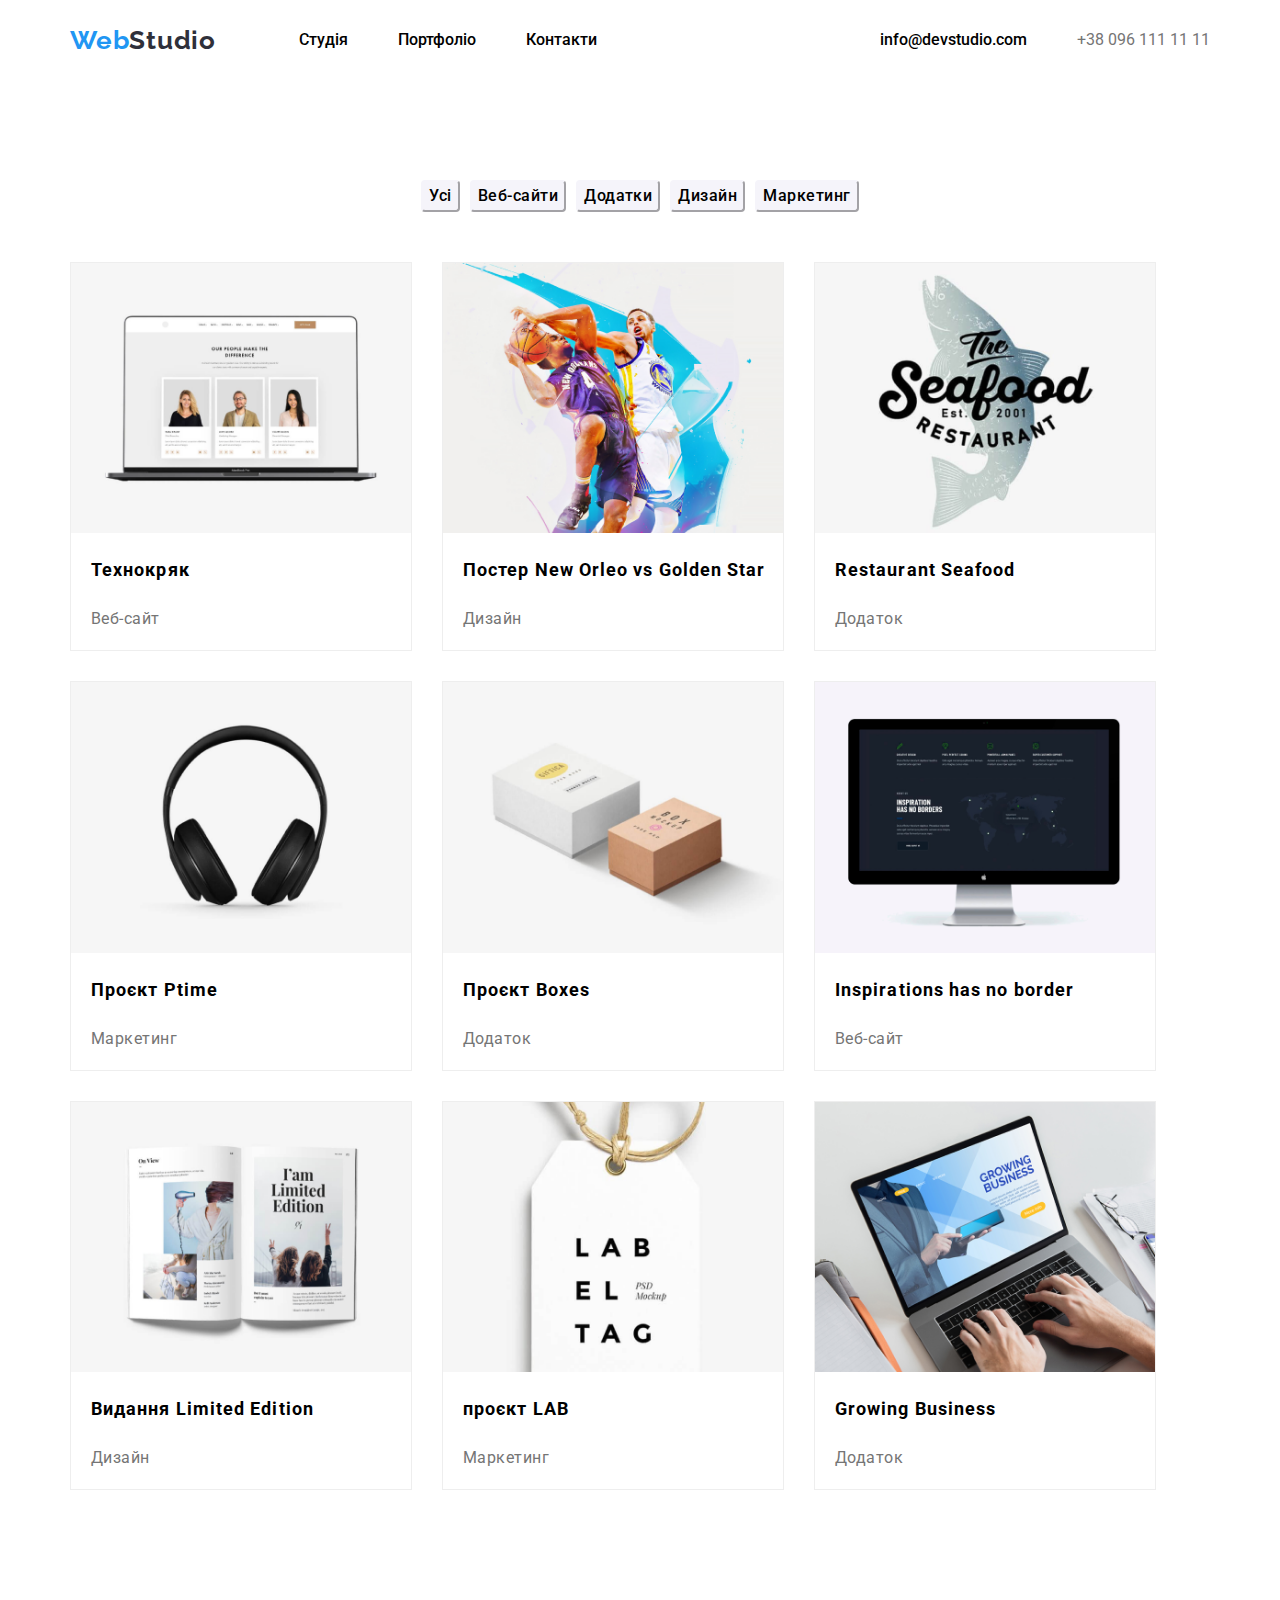
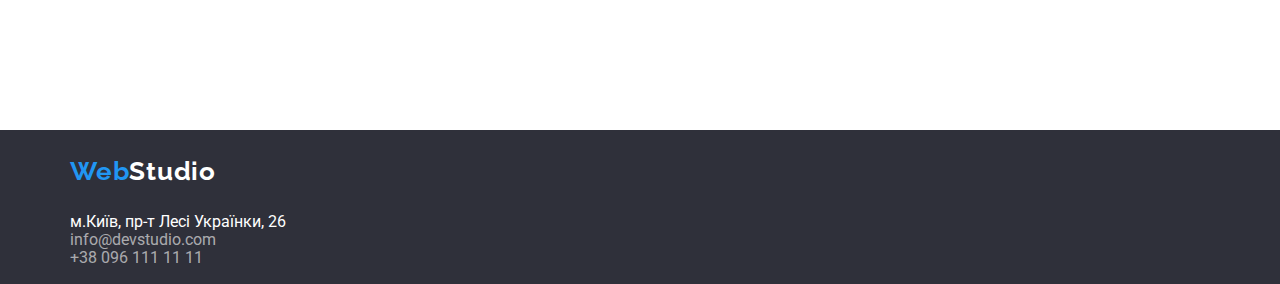
==== portfolio.html @ 53ab0017 "grids" ====
<!DOCTYPE html>
<html lang="en">

<head>
    <meta charset="UTF-8">
    <meta name="viewport" content="width=device-width, initial-scale=1.0">
    <title>Portfolio</title>
    <link rel="stylesheet" href="normalize.css">
    <link rel="stylesheet" href="style.css">
    <link
        href="https://fonts.googleapis.com/css2?family=Roboto:ital,wght@0,100;0,300;0,400;0,500;0,700;0,900;1,100;1,300;1,400;1,500;1,700;1,900&display=swap"
        rel="stylesheet">
    <link href="https://fonts.googleapis.com/css2?family=Raleway:ital,wght@0,100..900;1,100..900&display=swap"
        rel="stylesheet">
</head>

<body>
    <div class="container">
        <header>
            <a href="#" class="logo"><span class="logo-Web">Web</span>Studio</a>
            <ul class="nav-site-list">
                <li><a href="./index.html" class="nav-site">Студія</a></li>
                <li><a href="#" class="nav-site">Портфоліо</a></li>
                <li><a href="#" class="nav-site">Контакти</a></li>
            </ul>
            <ul class="nav-site-extra">
                <li><a href="#" class="nav-site">info@devstudio.com</a></li>
                <li class="phonenumber">+38 096 111 11 11</li>
            </ul>
        </header>
        <main class="main-portfolio">
            <ul class="nav-page">
                <button class="main-button">Усі</button>
                <button class="main-button">Веб-сайти</button>
                <button class="main-button">Додатки</button>
                <button class="main-button">Дизайн</button>
                <button class="main-button">Маркетинг</button>
            </ul>
            <ul class="main-img">
                <li class="item">
                    <img src="./img/3people.png" alt="3 people" width="340px">
                    <h2 class="nameofthings">Технокряк</h2>
                    <p class="wheretouse">Веб-сайт</p>
                </li>
                <li class="item">
                    <img src="./img/basketball.png" alt="Basketball" width="340px">
                    <h2 class="nameofthings">Постер New Orleo vs Golden Star</h2>
                    <p class="wheretouse">Дизайн</p>
                </li>
                <li class="item">
                    <img src="./img/restaurantlogo.png" alt="logo" width="340px">
                    <h2 class="nameofthings">Restaurant Seafood</h2>
                    <p class="wheretouse">Додаток</p>
                </li>
                <li class="item">
                    <img src="./img/headphones.png" alt="headphones" width="340px">
                    <h2 class="nameofthings">Проєкт Ptime</h2>
                    <p class="wheretouse">Маркетинг</p>
                </li>
                <li class="item">
                    <img src="./img/boxes.png" alt="boxes" width="340px">
                    <h2 class="nameofthings">Проєкт Boxes</h2>
                    <p class="wheretouse">Додаток</p>
                </li>
                <li class="item">
                    <img src="./img/monitor.png" alt="monitor" width="340px">
                    <h2 class="nameofthings">Inspirations has no border</h2>
                    <p class="wheretouse">Веб-сайт</p>
                </li>
                <li class="item">
                    <img src="./img/openbook.png" alt="openbook" width="340px">
                    <h2 class="nameofthings">Видання Limited Edition</h2>
                    <p class="wheretouse">Дизайн</p>
                </li>
                <li class="item">
                    <img src="./img/labeltag.png" alt="tag" width="340px">
                    <h2 class="nameofthings">проєкт LAB</h2>
                    <p class="wheretouse">Маркетинг</p>
                </li>
                <li class="item">
                    <img src="./img/laptop.png" alt="laptop" width="340px">
                    <h2 class="nameofthings">Growing Business</h2>
                    <p class="wheretouse">Додаток</p>
                </li>
            </ul>
        </main>
    </div>
    <footer>
        <div class="background-color">
            <div class="container">
                <h3 class="logo"><a href="#" class="logo-bottom"><span class="logo-Web">Web</span>Studio</a></h3>
                <ul>
                    <li class="bottom-adress">м.Київ, пр-т Лесі Українки, 26</li>
                    <li><a href="#" class="bottominfo">info@devstudio.com</a></li>
                    <li class="bottominfo">+38 096 111 11 11</li>
                </ul>
            </div>
        </div>
    </footer>
    </div>
</body>

</html>
---- style.css ----
:root {
    --brand-color: #2196F3;
    --royal-color: #2F303A;
}

.container {
    max-width: 1170px;
    padding: 0 15px;
    margin: 0 auto;
}

header {
    display: flex;
    align-items: center;
    height: 80px;
   justify-content: space-between;
}

.logo-Web {
    color: var(--brand-color);
    font-family: "Raleway";
}

.nav-site-list {
    display: flex;
    justify-content: space-around;
    gap: 50px;
    margin-right: 200px;
}

.nav-site-extra {
    display: flex;
    justify-content: flex-end;
    gap: 50px;
}

.list-services {
    display: flex;
    justify-content: space-around;
    padding-top: 50px;
}

.what-we-doing {
    padding-top: 30px;
    display: flex;
    justify-content: space-between;
}

.our-team {
    display: flex;
    justify-content: space-between;
}

.button {
    background-color: var(--brand-color)
}

.background-color {
    background-color: var(--royal-color)
}

.item-1 {
    color: #FFFFFF;
    text-transform: uppercase;
}

.nav-site {
    color: black;
    font-family: "Roboto";
    font-weight: 500;
}

.bottom-site {
    color: white;
}

body {
    font-family: "Roboto";
}

ul {
    list-style-type: none;
    padding-inline-start: 0px;
}

a {
    text-decoration: none;
    color: var(--royal-color)
}

.nav-site:hover{
    color: var(--brand-color)
}

.logo {
    font-size: 26px;
    font-weight: 700;
    line-height: 30.52px;
    letter-spacing: 0.03em;
    text-align: left;
    text-underline-position: from-font;
    text-decoration-skip-ink: none;
    font-family: "Raleway";
}

.logo-bottom {
    font-size: 26px;
    font-weight: 700;
    line-height: 30.52px;
    letter-spacing: 0.03em;
    text-align: left;
    text-underline-position: from-font;
    text-decoration-skip-ink: none;
    color: white;
    font-family: "Raleway";
}

footer {
    display: flex;
    flex-direction: column;
}
.main-portfolio{
    height: 1550px;
}
.item-1 {
    font-size: 44px;
    font-weight: 900;
    line-height: 60px;
    letter-spacing: 0.06em;
    text-align: center;
    text-underline-position: from-font;
    text-decoration-skip-ink: none;
    margin-block-end: 0px;
}
.phonenumber{
    color: #757575;
}
.button {
    font-size: 16px;
    font-weight: 700;
    line-height: 30px;
    letter-spacing: 0.06em;
    text-align: center;
    text-underline-position: from-font;
    text-decoration-skip-ink: none;
    color: white;
    width: 216px;
    height: 50px;
    border-radius: 4px;
    font-family: "Roboto";
}

.item-2 {
    font-size: 14px;
    font-weight: 700;
    line-height: 16.41px;
    letter-spacing: 0.03em;
    text-align: left;
    text-underline-position: from-font;
    text-decoration-skip-ink: none;
    text-transform: uppercase;
}
.main-section{
    height: 760px;
}
.small-info {
    font-size: 14px;
    font-weight: 400;
    line-height: 24px;
    letter-spacing: 0.03em;
    text-align: left;
    text-underline-position: from-font;
    text-decoration-skip-ink: none;
    color: #757575;
}
.title-ourteam{
    display: flex;
    justify-content: center;
    padding-top: 100px;
    padding-bottom: 25px;
}
.aboutus {
    font-size: 36px;
    font-weight: 700;
    line-height: 42.19px;
    letter-spacing: 0.03em;
    text-align: center;
    text-underline-position: from-font;
    text-decoration-skip-ink: none;
    padding-top: 50px;
}
.background-color-ourteam{
    background-color: #f5f4fa;
    width: 2000px;
    height: 648px;
}
.our-team{
    display: flex;
    align-items: center;
    justify-content: space-between;
}
.card-member{
    background-color: #FFFFFF;
}
.ourteam {
    font-size: 36px;
    font-weight: 700;
    line-height: 42.19px;
    letter-spacing: 0.03em;
    text-align: center;
    text-underline-position: from-font;
    text-decoration-skip-ink: none;
}

.names {
    font-size: 16px;
    font-weight: 500;
    line-height: 18.75px;
    letter-spacing: 0.03em;
    text-underline-position: from-font;
    text-decoration-skip-ink: none;
    text-align: center;
}

#proffession {
    font-size: 16px;
    font-weight: 400;
    line-height: 18.75px;
    letter-spacing: 0.03em;
    text-underline-position: from-font;
    text-decoration-skip-ink: none;
    text-align: center;
    color: #757575;
}

.bottominfo {
    color: #FFFFFF99;
}

.nameofthings {
    font-size: 18px;
    font-weight: 700;
    line-height: 36px;
    letter-spacing: 0.06em;
    text-align: left;
    text-underline-position: from-font;
    text-decoration-skip-ink: none;
    padding-left: 20px;
}

.wheretouse {
    font-size: 16px;
    font-weight: 400;
    line-height: 30px;
    letter-spacing: 0.03em;
    text-align: left;
    text-underline-position: from-font;
    text-decoration-skip-ink: none;
    color: #757575;
    padding-left: 20px;
}

.nav-page {
    display: flex;
    justify-content: center;
    gap:10px;
    margin-top: 100px;
    margin-bottom: 50px;
}

.button-services {
    display: flex;
    justify-content: center;
    align-self: center;
}
.main-title{
    width: 2000px;
    height: 600px;
}
.title{
    display: flex;
    justify-content: center;
    align-items: center;
    padding-top: 125px;
}
.main-button{
    background-color: #f5f4fa;
    border-color: #f5f4fa;
    border-radius: 4px;
    font-size: 16px;
    font-weight: 500;
    line-height: 26px;
    letter-spacing: 0.03em;
}
.main-button:hover{
    background-color: var(--brand-color);
    color: #FFFFFF;
}
.main-img{
    display: flex;
    flex-wrap: wrap;
    gap: 30px;
}
.item{
    flex-basis: calc(100% - 60px) / 3;
    border: 1px solid #EEEEEE;
}
.bottom-adress{
    color: #FFFFFF;
}
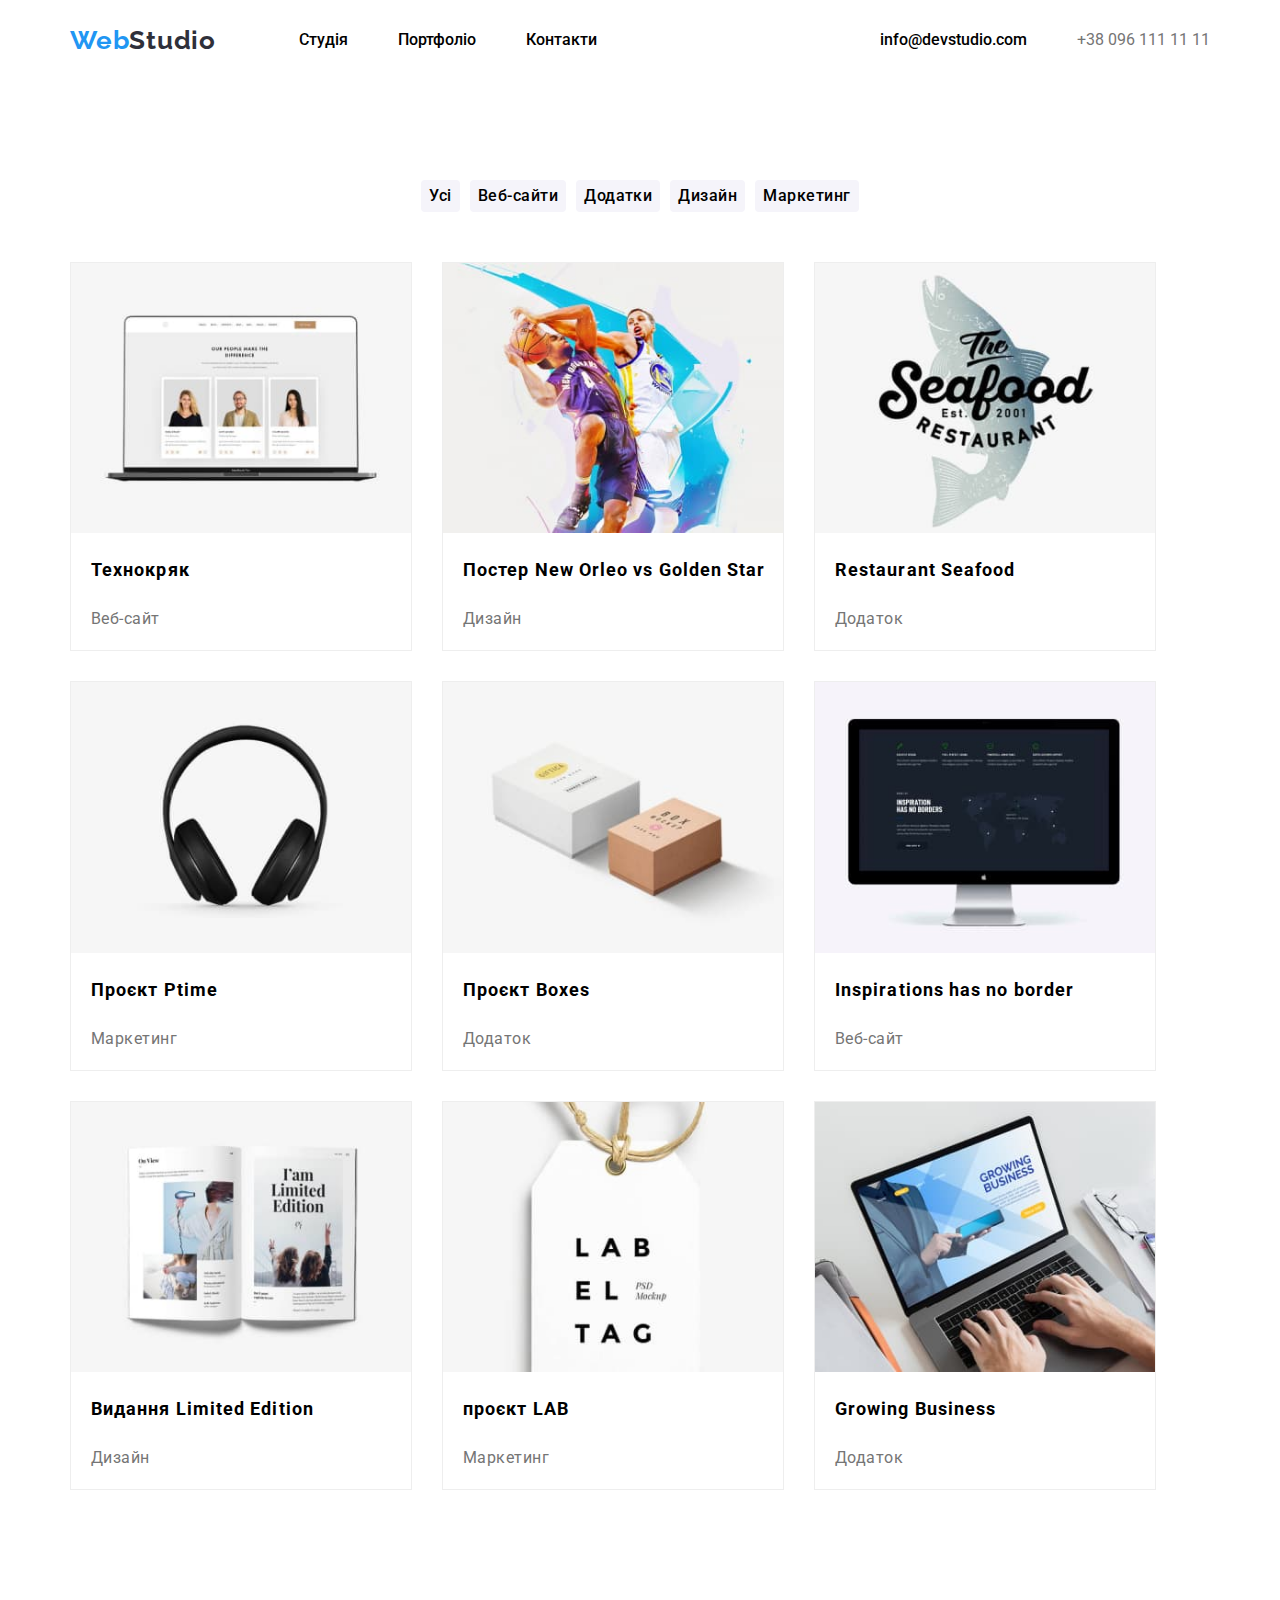
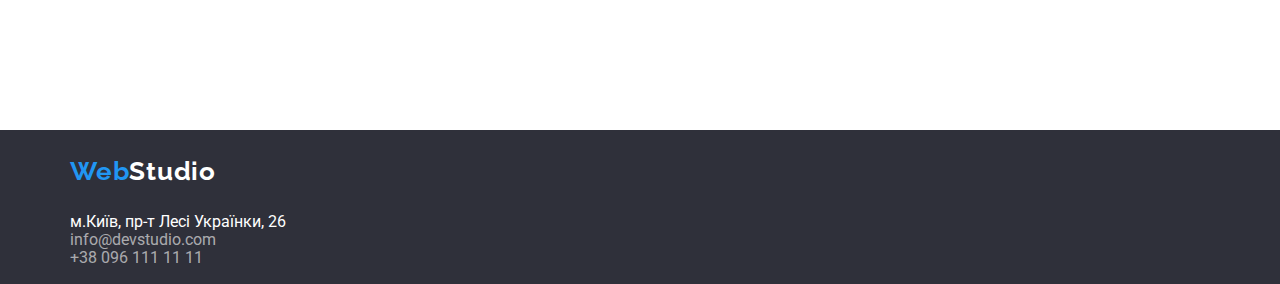
==== commit 3ea81f7a: "update images" ====
--- a/portfolio.html
+++ b/portfolio.html
@@ -38,47 +38,47 @@
             </ul>
             <ul class="main-img">
                 <li class="item">
-                    <img src="./img/3people.png" alt="3 people" width="340px">
+                    <img src="./img/3people.jpg" alt="3 people" width="340px">
                     <h2 class="nameofthings">Технокряк</h2>
                     <p class="wheretouse">Веб-сайт</p>
                 </li>
                 <li class="item">
-                    <img src="./img/basketball.png" alt="Basketball" width="340px">
+                    <img src="./img/basketball.jpg" alt="Basketball" width="340px">
                     <h2 class="nameofthings">Постер New Orleo vs Golden Star</h2>
                     <p class="wheretouse">Дизайн</p>
                 </li>
                 <li class="item">
-                    <img src="./img/restaurantlogo.png" alt="logo" width="340px">
+                    <img src="./img/restaurantlogo.jpg" alt="logo" width="340px">
                     <h2 class="nameofthings">Restaurant Seafood</h2>
                     <p class="wheretouse">Додаток</p>
                 </li>
                 <li class="item">
-                    <img src="./img/headphones.png" alt="headphones" width="340px">
+                    <img src="./img/headphones.jpg" alt="headphones" width="340px">
                     <h2 class="nameofthings">Проєкт Ptime</h2>
                     <p class="wheretouse">Маркетинг</p>
                 </li>
                 <li class="item">
-                    <img src="./img/boxes.png" alt="boxes" width="340px">
+                    <img src="./img/boxes.jpg" alt="boxes" width="340px">
                     <h2 class="nameofthings">Проєкт Boxes</h2>
                     <p class="wheretouse">Додаток</p>
                 </li>
                 <li class="item">
-                    <img src="./img/monitor.png" alt="monitor" width="340px">
+                    <img src="./img/monitor.jpg" alt="monitor" width="340px">
                     <h2 class="nameofthings">Inspirations has no border</h2>
                     <p class="wheretouse">Веб-сайт</p>
                 </li>
                 <li class="item">
-                    <img src="./img/openbook.png" alt="openbook" width="340px">
+                    <img src="./img/openbook.jpg" alt="openbook" width="340px">
                     <h2 class="nameofthings">Видання Limited Edition</h2>
                     <p class="wheretouse">Дизайн</p>
                 </li>
                 <li class="item">
-                    <img src="./img/labeltag.png" alt="tag" width="340px">
+                    <img src="./img/labeltag.jpg" alt="tag" width="340px">
                     <h2 class="nameofthings">проєкт LAB</h2>
                     <p class="wheretouse">Маркетинг</p>
                 </li>
                 <li class="item">
-                    <img src="./img/laptop.png" alt="laptop" width="340px">
+                    <img src="./img/laptop.jpg" alt="laptop" width="340px">
                     <h2 class="nameofthings">Growing Business</h2>
                     <p class="wheretouse">Додаток</p>
                 </li>
--- a/style.css
+++ b/style.css
@@ -37,9 +37,43 @@
 .list-services {
     display: flex;
     justify-content: space-around;
-    padding-top: 50px;
-}
-
+    flex-wrap: wrap;
+    gap: 20px;
+}
+.li-list-services{
+    width: 270px;
+    text-align: center;
+    pad: 20px;
+}
+.li-list-services::before{
+    content:"" ;
+    display: block;
+    width: 270px;
+    height: 120px;
+    background-size: contain;
+    background-position: center;
+    margin: 0 auto 10px;
+}
+.li-list-services:nth-child(1)::before{
+    background-image: url(./img/anthena.jpg);
+    background-repeat: no-repeat;
+    border-radius: 5px;
+}
+.li-list-services:nth-child(2)::before{
+    background-image: url(./img/clock.jpg);
+    background-repeat: no-repeat;
+    border-radius: 5px;
+}
+.li-list-services:nth-child(3)::before{
+    background-image: url(./img/graphics.jpg);
+    background-repeat: no-repeat;
+    border-radius: 5px;
+}
+.li-list-services:nth-child(4)::before{
+    background-image: url(./img/astronaut.jpg);
+    background-repeat: no-repeat;
+    border-radius: 5px;
+}
 .what-we-doing {
     padding-top: 30px;
     display: flex;
@@ -148,8 +182,8 @@
     height: 50px;
     border-radius: 4px;
     font-family: "Roboto";
-}
-
+    border: 1px solid transparent;
+}
 .item-2 {
     font-size: 14px;
     font-weight: 700;
@@ -191,7 +225,6 @@
 }
 .background-color-ourteam{
     background-color: #f5f4fa;
-    width: 2000px;
     height: 648px;
 }
 .our-team{
@@ -274,8 +307,10 @@
     align-self: center;
 }
 .main-title{
-    width: 2000px;
+    width:100%;
     height: 600px;
+    background-image: url(./img/peopleworking.jpg);
+    background-size: cover;
 }
 .title{
     display: flex;
@@ -285,16 +320,18 @@
 }
 .main-button{
     background-color: #f5f4fa;
-    border-color: #f5f4fa;
+    border-color: transparent;
     border-radius: 4px;
     font-size: 16px;
     font-weight: 500;
     line-height: 26px;
     letter-spacing: 0.03em;
+   
 }
 .main-button:hover{
     background-color: var(--brand-color);
     color: #FFFFFF;
+    box-shadow: 0px 4px 0.1px 0.1px rgba(0, 0, 0, 0.1);
 }
 .main-img{
     display: flex;
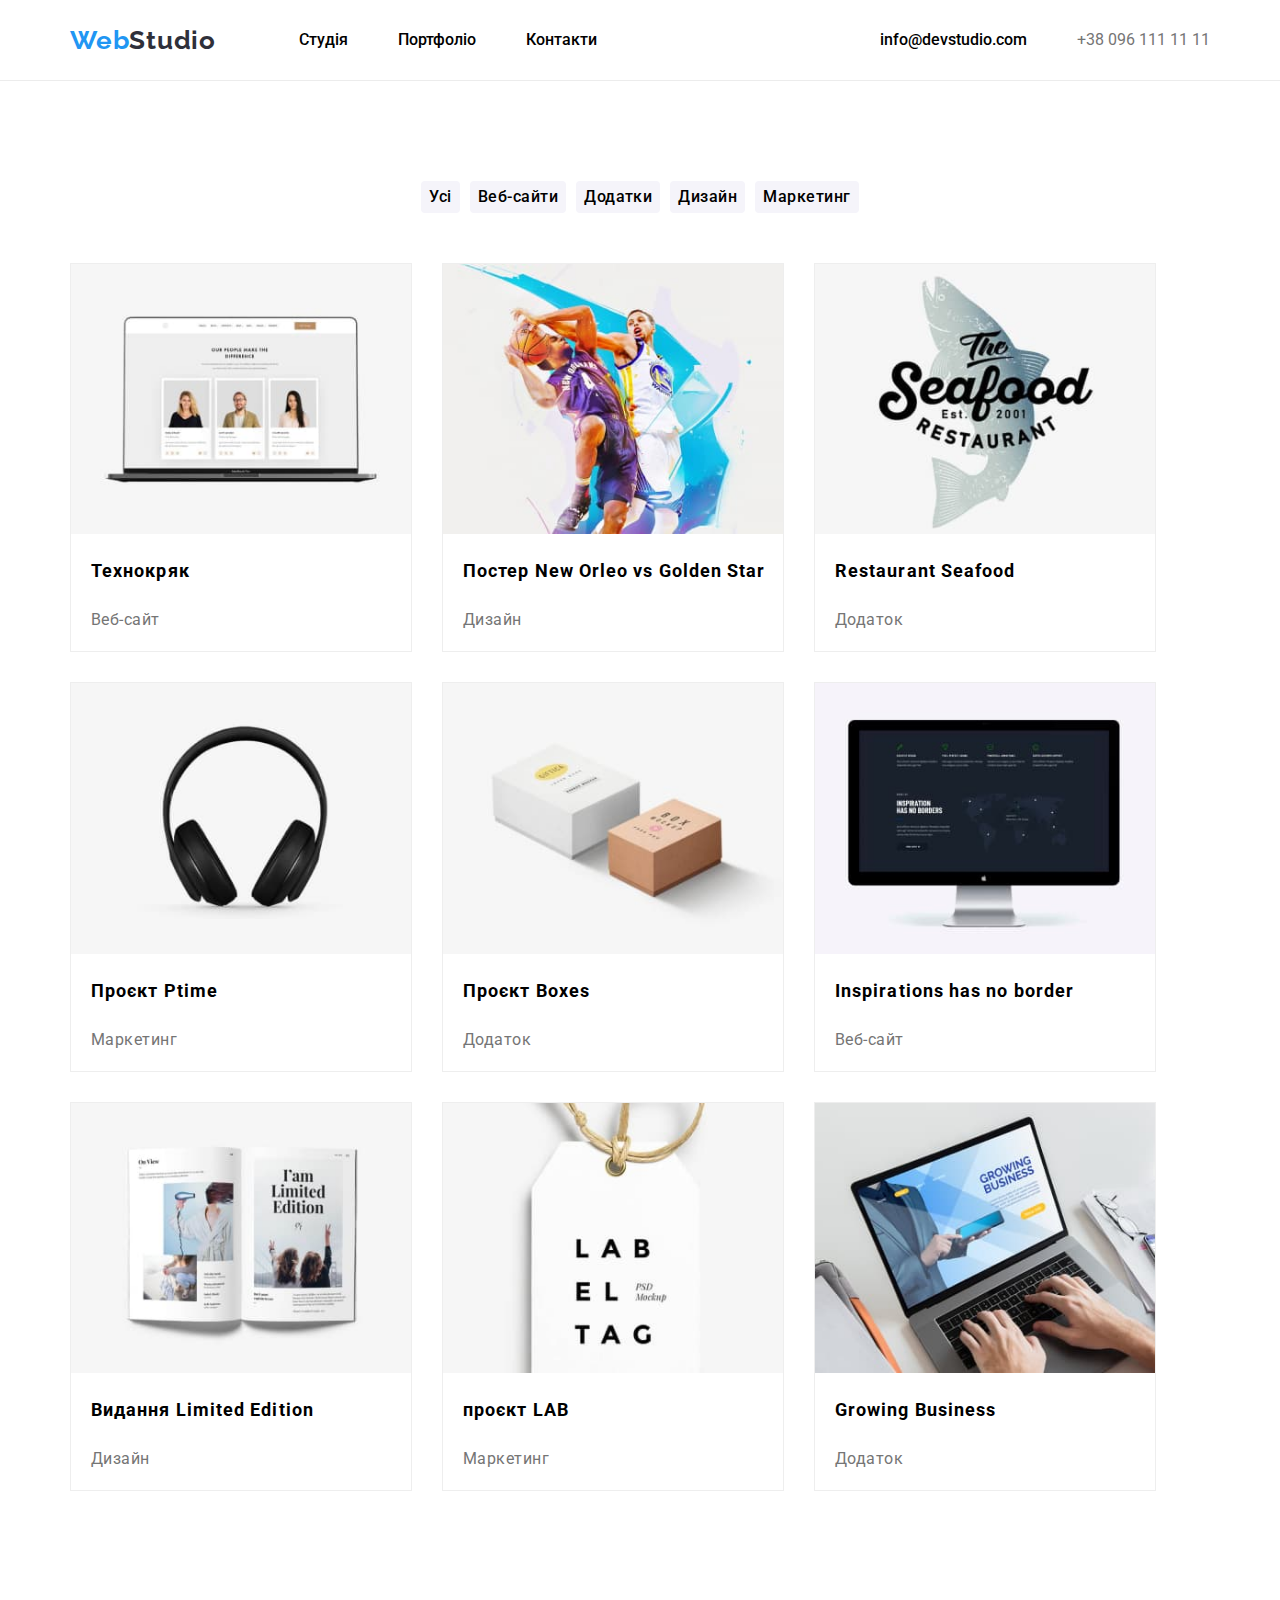
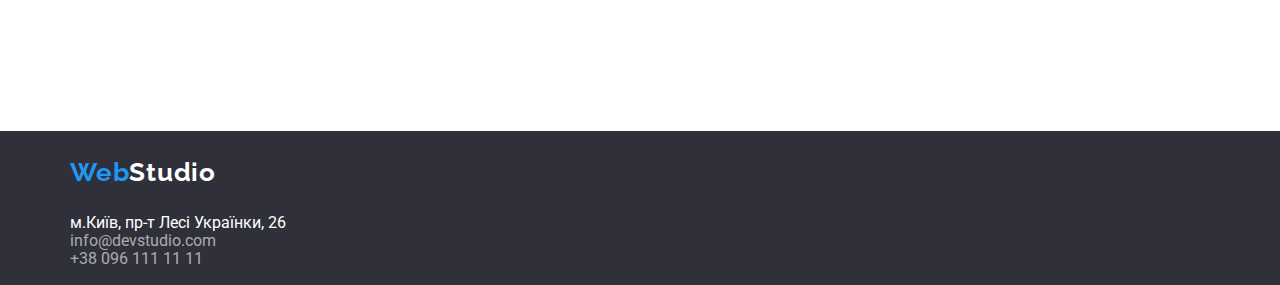
==== commit b0b96d70: "update images" ====
--- a/portfolio.html
+++ b/portfolio.html
@@ -28,7 +28,12 @@
                 <li class="phonenumber">+38 096 111 11 11</li>
             </ul>
         </header>
-        <main class="main-portfolio">
+    </div>
+    <div class="underline">
+        
+    </div>
+    <main class="main-portfolio">
+        <div class="container">   
             <ul class="nav-page">
                 <button class="main-button">Усі</button>
                 <button class="main-button">Веб-сайти</button>
@@ -83,8 +88,8 @@
                     <p class="wheretouse">Додаток</p>
                 </li>
             </ul>
-        </main>
-    </div>
+        </div>
+    </main>
     <footer>
         <div class="background-color">
             <div class="container">
--- a/style.css
+++ b/style.css
@@ -79,7 +79,9 @@
     display: flex;
     justify-content: space-between;
 }
-
+.underline{
+    border-bottom: 1px solid #ECECEC;   
+}
 .our-team {
     display: flex;
     justify-content: space-between;
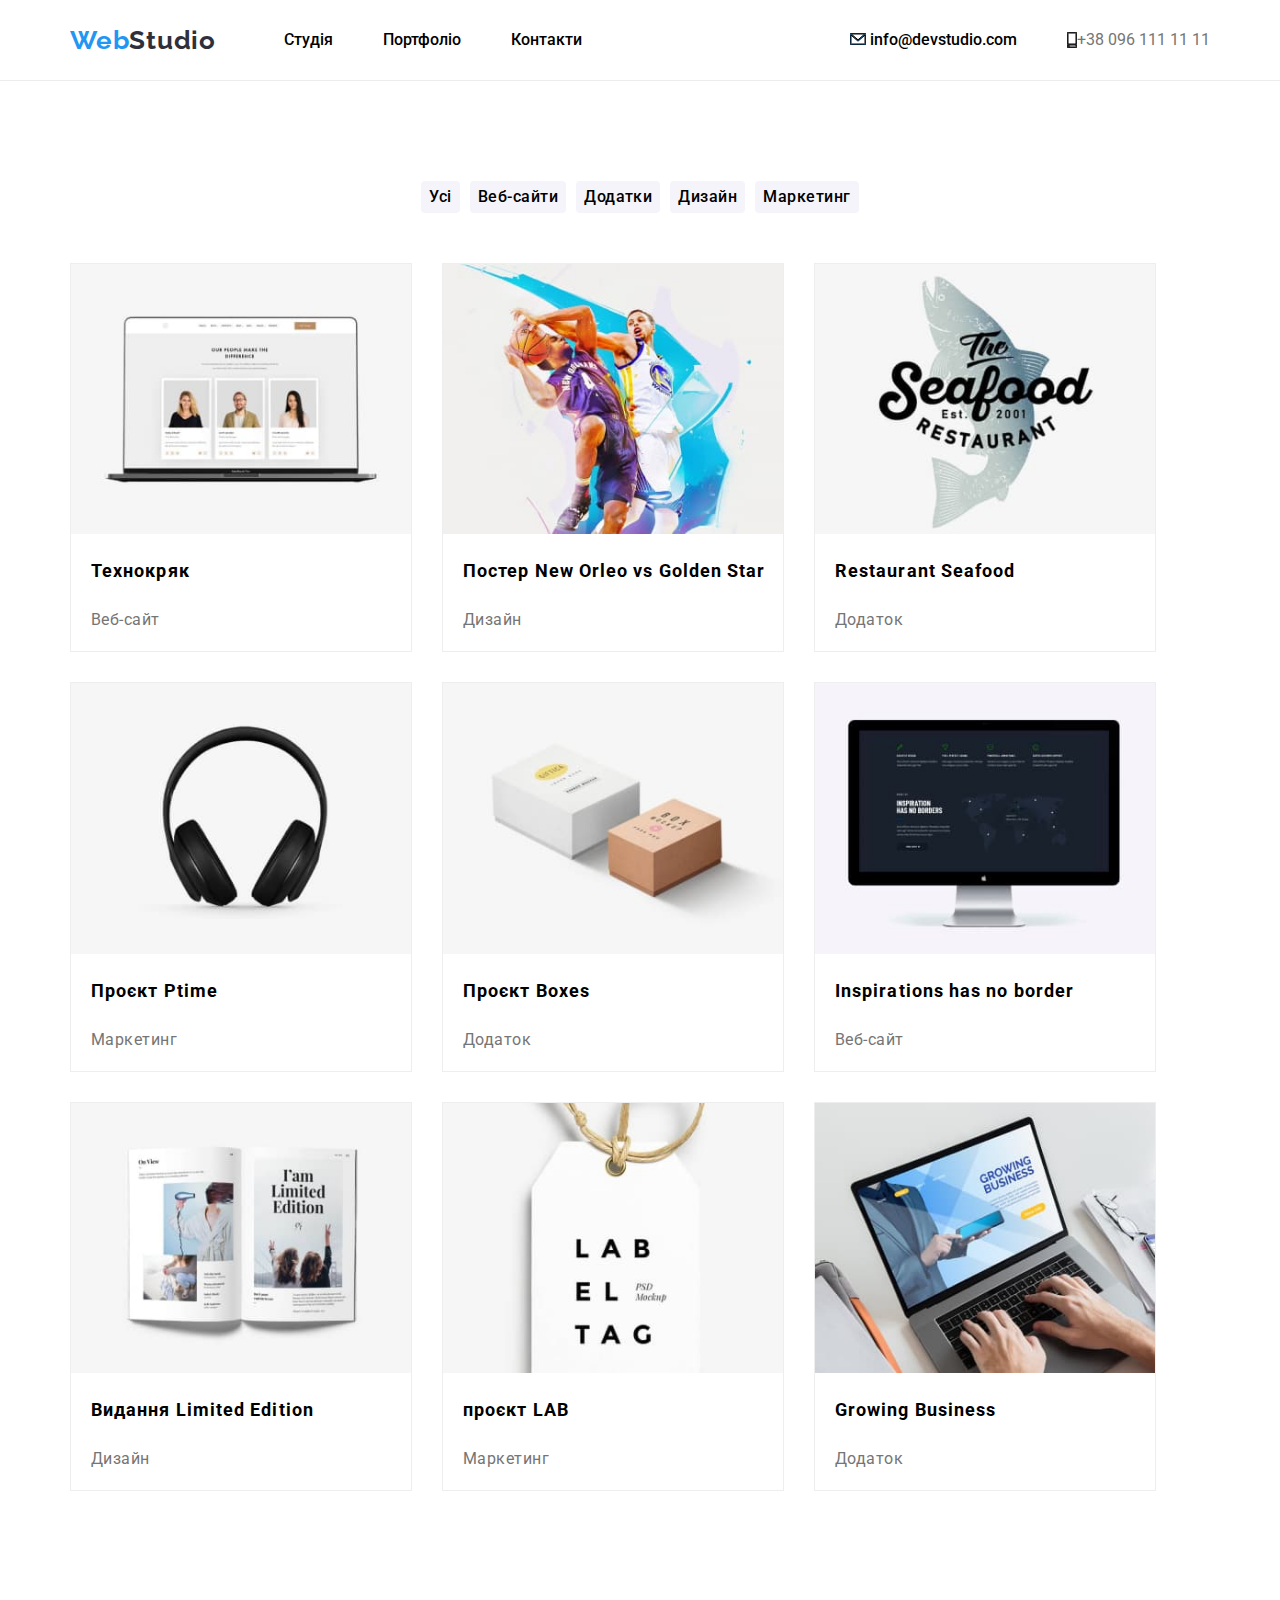
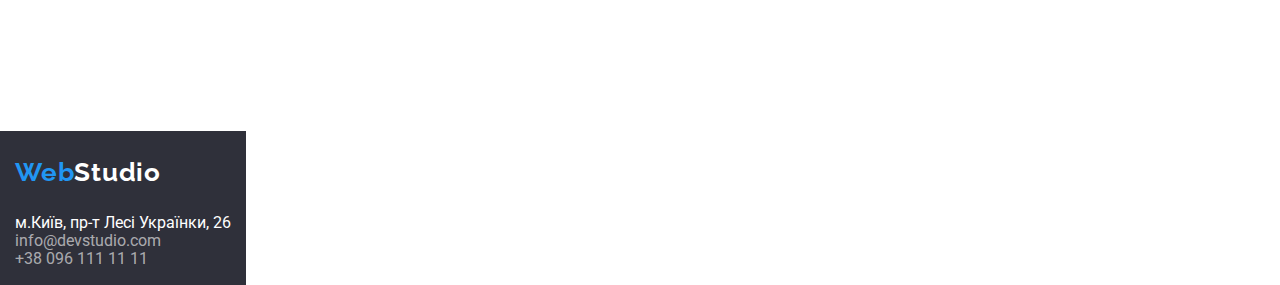
==== commit 3d635434: "svg" ====
--- a/portfolio.html
+++ b/portfolio.html
@@ -19,18 +19,28 @@
         <header>
             <a href="#" class="logo"><span class="logo-Web">Web</span>Studio</a>
             <ul class="nav-site-list">
-                <li><a href="./index.html" class="nav-site">Студія</a></li>
-                <li><a href="#" class="nav-site">Портфоліо</a></li>
-                <li><a href="#" class="nav-site">Контакти</a></li>
+                <li class="nav-site"><a href="./index.html" class="nav-site">Студія</a></li>
+                <li class="nav-site"><a href="./portfolio.html" class="nav-site">Портфоліо</a></li>
+                <li class="nav-site"><a href="#" class="nav-site">Контакти</a></li>
             </ul>
             <ul class="nav-site-extra">
-                <li><a href="#" class="nav-site">info@devstudio.com</a></li>
-                <li class="phonenumber">+38 096 111 11 11</li>
+                <li>
+                    <svg width="16px" height="12px" class="svg-email">
+                        <use href="./symbols.svg#email"></use>
+                    </svg>
+                    <a href="#" class="nav-site">info@devstudio.com</a>
+                </li>
+                <li class="phonenumber">
+                    <svg width="10px" height="16px" class="svg-phone">
+                        <use href="./symbols.svg#phone"></use>
+                    </svg>
+                    <p>+38 096 111 11 11</p>
+                </li>
             </ul>
         </header>
     </div>
     <div class="underline">
-        
+
     </div>
     <main class="main-portfolio">
         <div class="container">   
@@ -43,7 +53,7 @@
             </ul>
             <ul class="main-img">
                 <li class="item">
-                    <img src="./img/3people.jpg" alt="3 people" width="340px">
+                    <img src="./img/threepeople.jpg" alt="3 people" width="340px">
                     <h2 class="nameofthings">Технокряк</h2>
                     <p class="wheretouse">Веб-сайт</p>
                 </li>
--- a/style.css
+++ b/style.css
@@ -31,9 +31,15 @@
 .nav-site-extra {
     display: flex;
     justify-content: flex-end;
+    align-items: center;
     gap: 50px;
 }
-
+.svg-email,.svg-phone{
+    stroke: black;
+}
+.svg-email:hover{
+    stroke: rgba(33, 150, 243, 1);;
+}
 .list-services {
     display: flex;
     justify-content: space-around;
@@ -152,8 +158,24 @@
 }
 
 footer {
-    display: flex;
-    flex-direction: column;
+    display: flex; 
+    gap: 75px;
+    align-items: center;
+}
+
+.title-footer-svg{
+    font-family: "Roboto";
+        font-weight: 700;
+        font-size: 14px;
+        line-height: 100%;
+        letter-spacing: 3%;
+        text-transform: uppercase;
+        color: #FFFFFF;
+}
+.list-svg-footer{
+    display: flex;
+    gap: 15px;
+    align-items: center;
 }
 .main-portfolio{
     height: 1550px;
@@ -170,6 +192,9 @@
 }
 .phonenumber{
     color: #757575;
+    display: flex;
+    justify-content: space-between;
+    align-items: center;
 }
 .button {
     font-size: 16px;
@@ -212,7 +237,7 @@
 .title-ourteam{
     display: flex;
     justify-content: center;
-    padding-top: 100px;
+    padding-top: 40px;
     padding-bottom: 25px;
 }
 .aboutus {
@@ -236,6 +261,60 @@
 }
 .card-member{
     background-color: #FFFFFF;
+    height: 428px;
+}
+.div-svg{
+    display: flex;
+    justify-content: space-evenly;
+    align-items: center;
+    padding-top: 20px;
+}
+.svg-wrapper{
+    width: 44px;
+    height: 44px;
+    display: flex;
+    justify-content: center;
+    padding-top: 10px;
+}
+.svg-wrapper:hover{
+    border-radius: 50%;
+    background-color: #2196F3;
+}
+.svg-profile-icon{
+    stroke: rgba(175, 177, 184, 1);;  
+}
+.clients{
+    height: 370px;
+}
+.title-clients{
+    font-family: "Roboto";
+        font-weight: 700;
+        font-size: 36px;
+        line-height: 100%;
+        letter-spacing: 3%;
+        text-align: center;
+        padding-top: 50px;
+}
+.list-clients{
+    display: flex;
+    justify-content: space-between;
+    padding-top: 30px;
+}
+.li-list-clients{
+    width: 170px;
+    height: 92px;
+    border: 1px solid rgba(175, 177, 184, 1);
+    border-radius: 7%;
+    display: flex;
+    align-items: center;
+    justify-content: center;
+}
+.li-list-clients:hover{
+    border: 1px solid rgba(33, 150, 243, 1);
+}
+
+.svg-client{
+    fill: #757575;
 }
 .ourteam {
     font-size: 36px;
@@ -311,8 +390,12 @@
 .main-title{
     width:100%;
     height: 600px;
-    background-image: url(./img/peopleworking.jpg);
-    background-size: cover;
+    background-image: linear-gradient(to right, 
+    rgba(47, 48, 58, 0.4),
+    rgba(47, 48, 58, 0.4)
+    ),
+    url(./img/peopleworking.jpg);
+    background-repeat: no-repeat;
 }
 .title{
     display: flex;
@@ -346,4 +429,7 @@
 }
 .bottom-adress{
     color: #FFFFFF;
+}
+.svg-footer{
+    width: 44px;
 }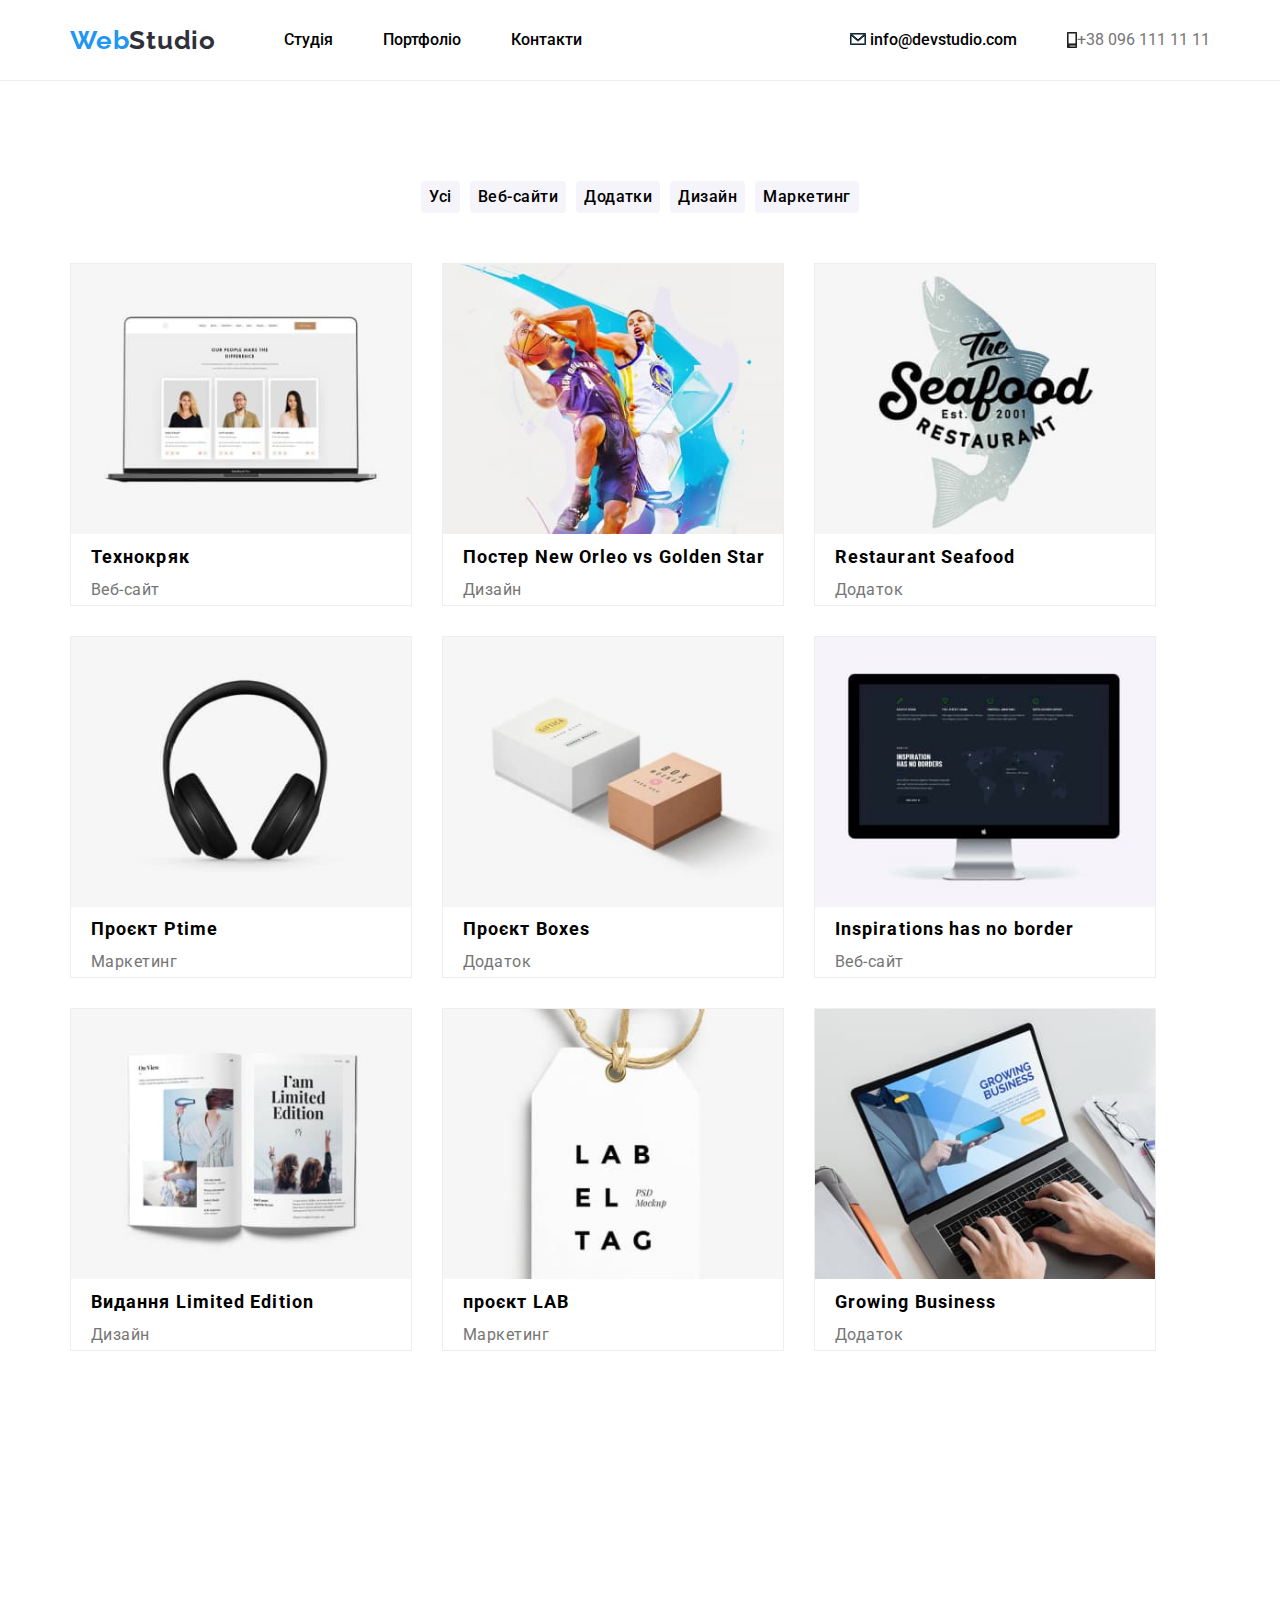
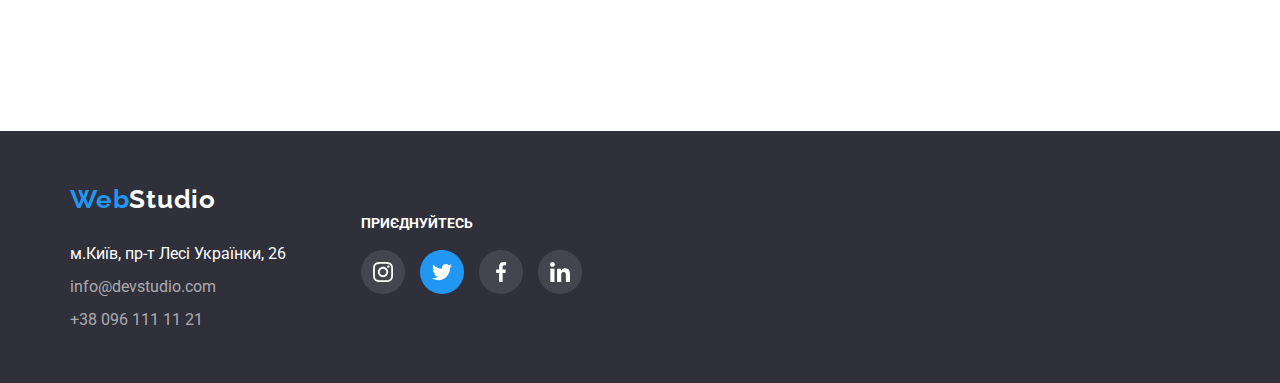
==== commit 8c68ffc4: "position" ====
--- a/portfolio.html
+++ b/portfolio.html
@@ -100,19 +100,47 @@
             </ul>
         </div>
     </main>
-    <footer>
-        <div class="background-color">
-            <div class="container">
-                <h3 class="logo"><a href="#" class="logo-bottom"><span class="logo-Web">Web</span>Studio</a></h3>
-                <ul>
-                    <li class="bottom-adress">м.Київ, пр-т Лесі Українки, 26</li>
-                    <li><a href="#" class="bottominfo">info@devstudio.com</a></li>
-                    <li class="bottominfo">+38 096 111 11 11</li>
-                </ul>
-            </div>
-        </div>
-    </footer>
     </div>
+    <div class="background-color">
+        <section class="container">
+            <footer>
+                <div class="footer-div">
+                    <h4 class="logo"><a href="#" class="logo-bottom"><span class="logo-Web">Web</span>Studio</a></h4>
+                    <ul class="list-footer">
+                        <li class="bottom-site">м.Київ, пр-т Лесі Українки, 26</li>
+                        <li class="bottom-site"><a href="#" class="bottominfo">info@devstudio.com</a></li>
+                        <li class="bottominfo" class="bottom-site">+38 096 111 11 21</li>
+                    </ul>
+                </div>
+                <div>
+                    <p class="title-footer-svg">Приєднуйтесь</p>
+                    <ul class="list-svg-footer">
+                        <li class="svg-footer">
+                            <svg width="44px" height="44px">
+                                <use href="./symbols.svg#insta" width="44px" height="44px"></use>
+                            </svg>
+                        </li>
+                        <li class="svg-footer">
+                            <svg width="44px" height="44px">
+                                <use href="./symbols.svg#twitt" width="44px" height="44px"></use>
+                            </svg>
+                        </li>
+                        <li class="svg-footer">
+                            <svg width="44px" height="44px">
+                                <use href="./symbols.svg#face" width="44px" height="44px"></use>
+                            </svg>
+                        </li>
+                        <li class="svg-footer">
+                            <svg width="44px" height="44px">
+                                <use href="./symbols.svg#link" width="44px" height="44px"></use>
+                            </svg>
+                        </li>
+                    </ul>
+                </div>
+            </footer>
+        </section>
+    </div>
+    
 </body>
 
 </html>--- a/style.css
+++ b/style.css
@@ -2,7 +2,10 @@
     --brand-color: #2196F3;
     --royal-color: #2F303A;
 }
-
+*{
+    margin-block-start: 0;
+    margin-block-end: 0;
+}
 .container {
     max-width: 1170px;
     padding: 0 15px;
@@ -45,6 +48,7 @@
     justify-content: space-around;
     flex-wrap: wrap;
     gap: 20px;
+    padding-top: 100px;
 }
 .li-list-services{
     width: 270px;
@@ -161,8 +165,19 @@
     display: flex; 
     gap: 75px;
     align-items: center;
-}
-
+    height: 252px;
+    
+}
+.footer-div{
+    display: flex;
+    flex-direction: column;
+    gap: 30px;
+}
+.list-footer{
+    display: flex;
+    flex-direction: column;
+    gap: 15px;
+}
 .title-footer-svg{
     font-family: "Roboto";
         font-weight: 700;
@@ -171,6 +186,7 @@
         letter-spacing: 3%;
         text-transform: uppercase;
         color: #FFFFFF;
+        margin-bottom: 20px;
 }
 .list-svg-footer{
     display: flex;
@@ -396,6 +412,7 @@
     ),
     url(./img/peopleworking.jpg);
     background-repeat: no-repeat;
+    background-size: cover;
 }
 .title{
     display: flex;
@@ -413,6 +430,31 @@
     letter-spacing: 0.03em;
    
 }
+.div-what-we-doing{
+    position: relative;
+    width: 370px;
+    height: 294px;
+}
+/* .img-what-we-doing{
+    position: relative;
+    z-index: 1;
+} */
+.title-what-we-doing{
+    position: absolute;
+    bottom: 0;
+    left: 0%;
+    z-index: 2;
+    font-family: "Roboto";
+    font-weight: 700;
+    font-size: 14px;
+    text-transform: uppercase;
+    color: #FFFFFF;
+    text-align: center;
+    padding-top: 25px;
+    width: 370px;
+    height: 70px;
+    background-color: rgba(47, 48, 58, 0.8);
+}
 .main-button:hover{
     background-color: var(--brand-color);
     color: #FFFFFF;
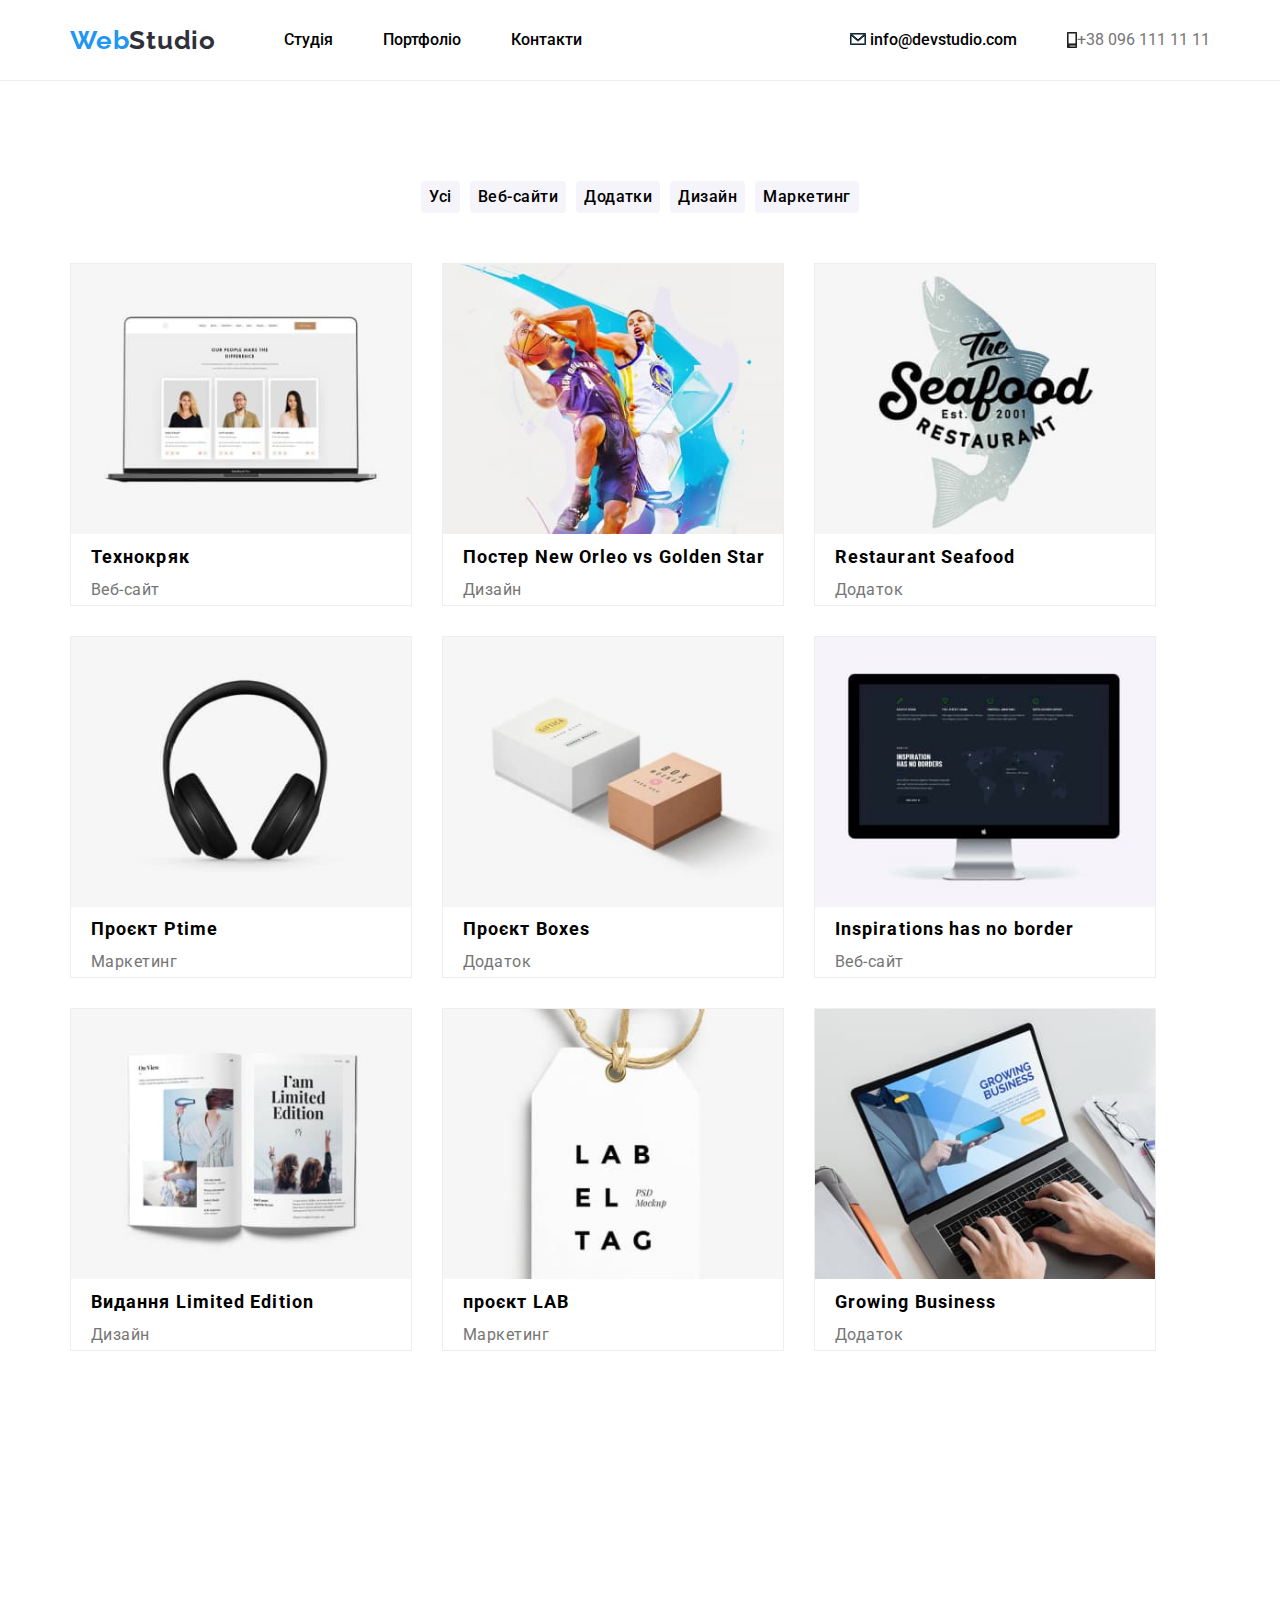
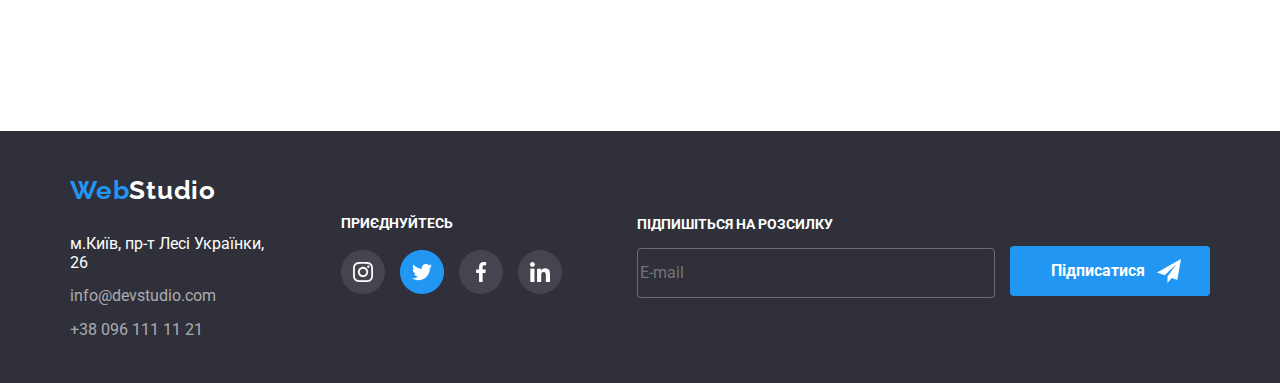
==== commit b4013400: "modal-window" ====
--- a/portfolio.html
+++ b/portfolio.html
@@ -137,6 +137,16 @@
                         </li>
                     </ul>
                 </div>
+                <div class="form-div-footer">
+                    <form class="form-footer">
+                        <label class="title-form-footer">ПІДПИШІТЬСЯ НА РОЗСИЛКУ</label>
+                        <input type="text" placeholder="E-mail" class="input-form-footer">
+                    </form>
+                    <button class="btn-sub-footer">Підписатися</button>
+                    <svg width="24px" height="24px" class="svg-tg-footer">
+                        <use href="./symbols.svg#tgfooter" width="24px" height="24px"></use>
+                    </svg>
+                </div>
             </footer>
         </section>
     </div>
--- a/style.css
+++ b/style.css
@@ -297,7 +297,8 @@
     background-color: #2196F3;
 }
 .svg-profile-icon{
-    stroke: rgba(175, 177, 184, 1);;  
+    opacity: 0.6;
+    fill: #757575;
 }
 .clients{
     height: 370px;
@@ -329,9 +330,7 @@
     border: 1px solid rgba(33, 150, 243, 1);
 }
 
-.svg-client{
-    fill: #757575;
-}
+
 .ourteam {
     font-size: 36px;
     font-weight: 700;
@@ -474,4 +473,219 @@
 }
 .svg-footer{
     width: 44px;
+}
+.back-drop {
+    position: fixed;
+    width: 528px;
+    height: 581px;
+    background-color: white;
+    top: 50%;
+    left: 50%;
+    transform: translate(-50%, -50%);
+}
+.modal {
+    position: absolute;
+    top: 0;
+    left: 0;
+    min-width: 150px;
+    min-height: 150px;
+    display: flex;
+    flex-direction: column;
+    justify-content: space-between;
+    padding-left: 40px;
+    gap: 50px;
+}
+.is-hidden {
+    opacity: 0;
+    pointer-events: none;
+}
+.btn{
+    position: absolute;
+    top: 15px;
+    left: 480px;
+    background-color: white;
+    border: 1px solid rgba(0, 0, 0, 0.1);
+    width: 30px;
+    height: 30px;
+    border-radius: 15px;
+}
+
+.close{
+    stroke: black;
+}
+.close:hover{
+    stroke: #2196F3;
+}
+.modal-title{
+    font-family: "Roboto";
+        font-weight: 700;
+        font-size: 20px;
+        text-align: center;
+        color: rgba(33, 33, 33, 1);
+    position: absolute;
+    top: 45px;
+    left: 55px;
+    width: 448px;
+    height: 23px;
+}
+.form-name{
+    position: absolute;
+    top: 75px;
+    left: 40px;
+    width: 448px;
+    height: 58px;
+}
+#input-modal{
+    width: 448px;
+    height: 40px;
+    border: 1px solid rgba(33, 33, 33, 0.2);
+    border-radius: 4px;
+    padding-left: 40px;
+}
+.label-form{
+    font-family: "Roboto";
+        font-weight: 400;
+        font-size: 12px;
+        color: rgba(117, 117, 117, 1);
+}
+.form-phone{
+    position: absolute;
+    left: 40px;
+    top: 150px;
+    width: 448px;
+    height: 58px;
+}
+#input-modal:focus{
+    border:1px solid rgba(33, 150, 243, 1);
+    outline: 1px solid rgba(33, 150, 243, 1);
+}
+.form-email{
+    position: absolute;
+    left: 40px;
+    top: 210px;
+}
+.form-comment{
+    position: absolute;
+    top: 275px;
+    left: 40px;
+}
+#comment-modal{
+    width: 448px;
+    height: 120px;
+    border: 1px solid rgba(33, 33, 33, 0.2) ;
+    border-radius: 4px;
+    font-family: "Roboto";
+        font-weight: 400;
+        font-size: 12px;
+    color: rgba(117, 117, 117, 0.5);
+    opacity: 0.5;
+    padding-left: 10px;
+    padding-top: 10px;
+}
+.modal-square{
+    position: absolute;
+    top: 440px;
+    left: 50px;
+    fill: rgba(33, 33, 33, 1);
+}
+.agreements-modal{
+    position: absolute;
+   color: rgba(117, 117, 117, 1);
+    font-family: "Roboto";
+    font-weight: 400;
+    font-size: 14px;
+    top: 440px;
+    left: 75px;
+    width: 400px;
+    height: 24px;
+}
+.link-modal{
+    color: #2196F3;
+    text-decoration: underline;
+}
+.btn-send{
+    position: absolute;
+    width: 200px;
+    height: 50px;
+    background-color: #2196F3;
+    color: #FFFFFF;
+    font-family: "Roboto";
+        font-weight: 700;
+        font-size: 16px;
+        text-align: center;
+        vertical-align: middle;
+    top: 500px;
+    left: 165px;
+    border: 1px solid transparent;
+    border-radius: 4px; 
+}
+.svg-modal-person{
+    position: absolute;
+    top: 105px;
+    left: 50px;
+    z-index: 2;
+}
+.svg-modal-phone{
+    position: absolute;
+    z-index: 2;
+    top: 180px;
+    left: 50px;
+}
+.svg-modal-email{
+    position: absolute;
+    z-index: 2;
+    left: 50px;
+    top: 240px;
+}
+.foster{
+    opacity: 0.6;
+}
+.form-footer{
+    display: flex;
+    flex-direction: column;
+    gap: 15px;
+}
+.form-div-footer{
+    position: relative;
+    display: flex;
+    gap: 15px;
+}
+.title-form-footer{
+    font-family: "Roboto";
+        font-weight: 700;
+        font-size: 14px;
+        text-transform: uppercase;
+        color: rgba(255, 255, 255, 1);
+}
+.input-form-footer{
+    width: 358px;
+    height: 50px;
+    border: 1px solid rgba(255, 255, 255, 0.3);
+    font-family: "Roboto";
+        font-weight: 400;
+        font-size: 16px;
+        line-height: 20px;
+        vertical-align: middle;
+        color: rgba(255, 255, 255, 0.6);
+        background-color: transparent;
+        border-radius: 4px;
+}
+.btn-sub-footer{
+    width: 200px;
+    height: 50px;
+    background-color: rgba(33, 150, 243, 1);
+    font-family: "Roboto";
+        font-weight: 700;
+        font-size: 16px;
+    color: rgba(255, 255, 255, 1);
+    border: 1px solid transparent;
+    margin-top: 30px;
+    border-radius: 4px;
+    padding-right: 30px;
+}
+.svg-tg-footer{
+    position: absolute;
+    z-index: 2;
+    top: 43px;
+    left: 520px;
 }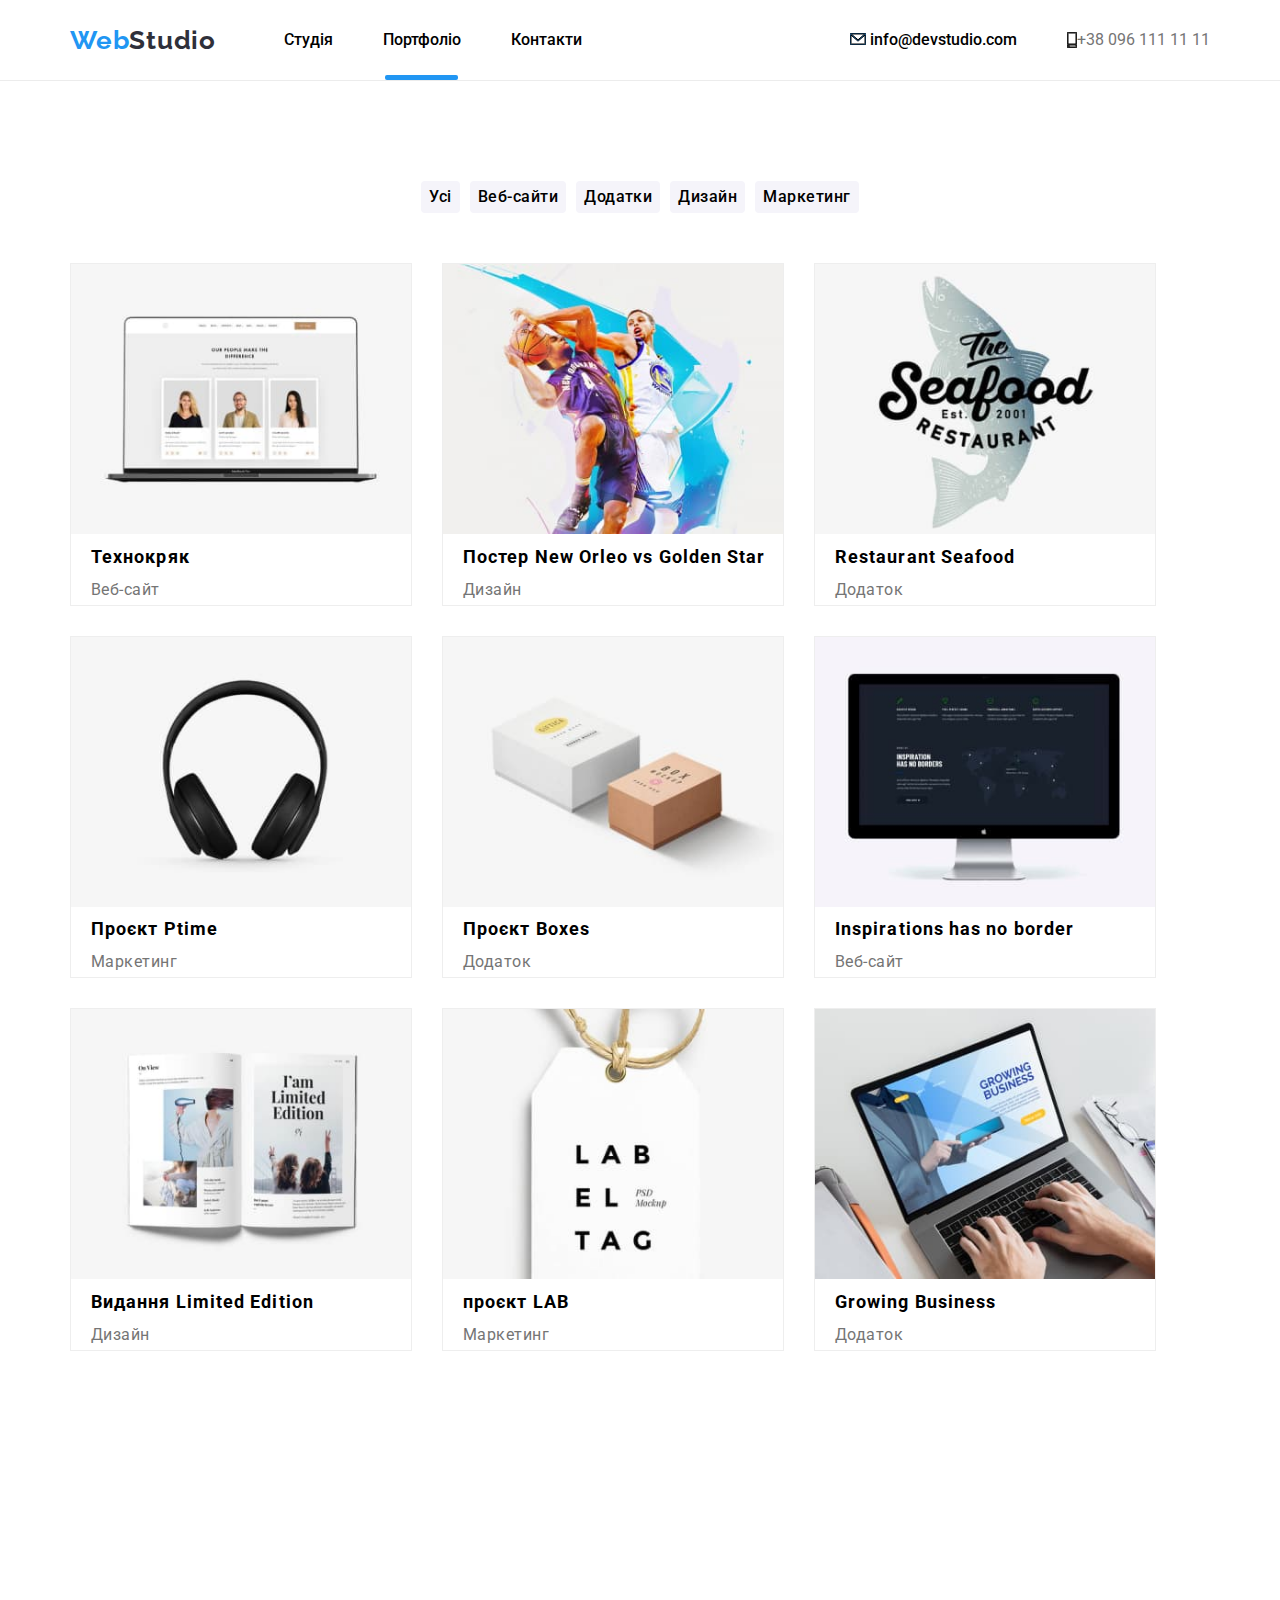
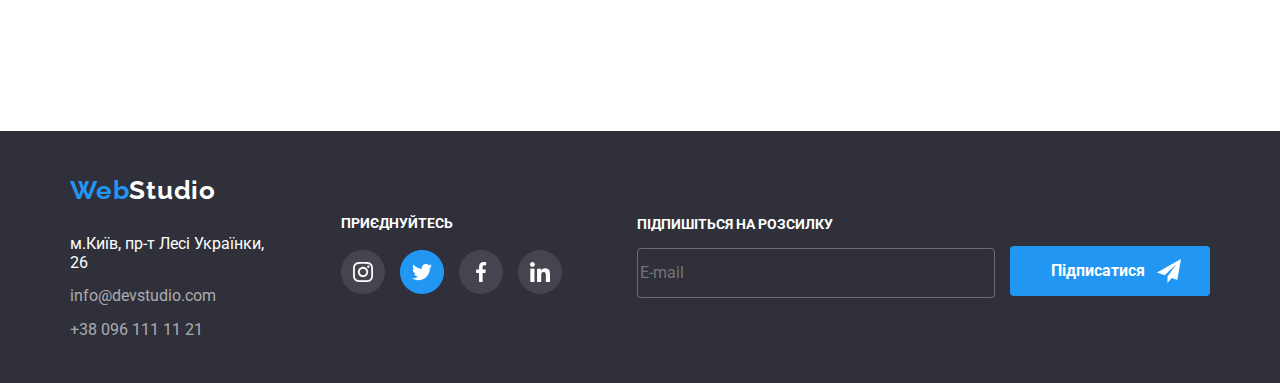
==== commit 42cd963a: "line-active" ====
--- a/portfolio.html
+++ b/portfolio.html
@@ -20,7 +20,7 @@
             <a href="#" class="logo"><span class="logo-Web">Web</span>Studio</a>
             <ul class="nav-site-list">
                 <li class="nav-site"><a href="./index.html" class="nav-site">Студія</a></li>
-                <li class="nav-site"><a href="./portfolio.html" class="nav-site">Портфоліо</a></li>
+                <li class="nav-site"><a href="./portfolio.html" class="nav-site active-port">Портфоліо</a></li>
                 <li class="nav-site"><a href="#" class="nav-site">Контакти</a></li>
             </ul>
             <ul class="nav-site-extra">
--- a/style.css
+++ b/style.css
@@ -114,8 +114,28 @@
     color: black;
     font-family: "Roboto";
     font-weight: 500;
-}
-
+    position: relative;
+}
+.active::after{
+    content: "";
+    position: absolute;
+    width: 48px;
+    height: 5px;
+    background-color: rgba(33, 150, 243, 1);
+    border-radius: 2px;
+    top: 45px;
+    left: 2px;
+}
+.active-port::after {
+    content: "";
+    position: absolute;
+    width: 73px;
+    height: 5px;
+    background-color: rgba(33, 150, 243, 1);
+    border-radius: 2px;
+    top: 45px;
+    left: 2px;
+}
 .bottom-site {
     color: white;
 }
